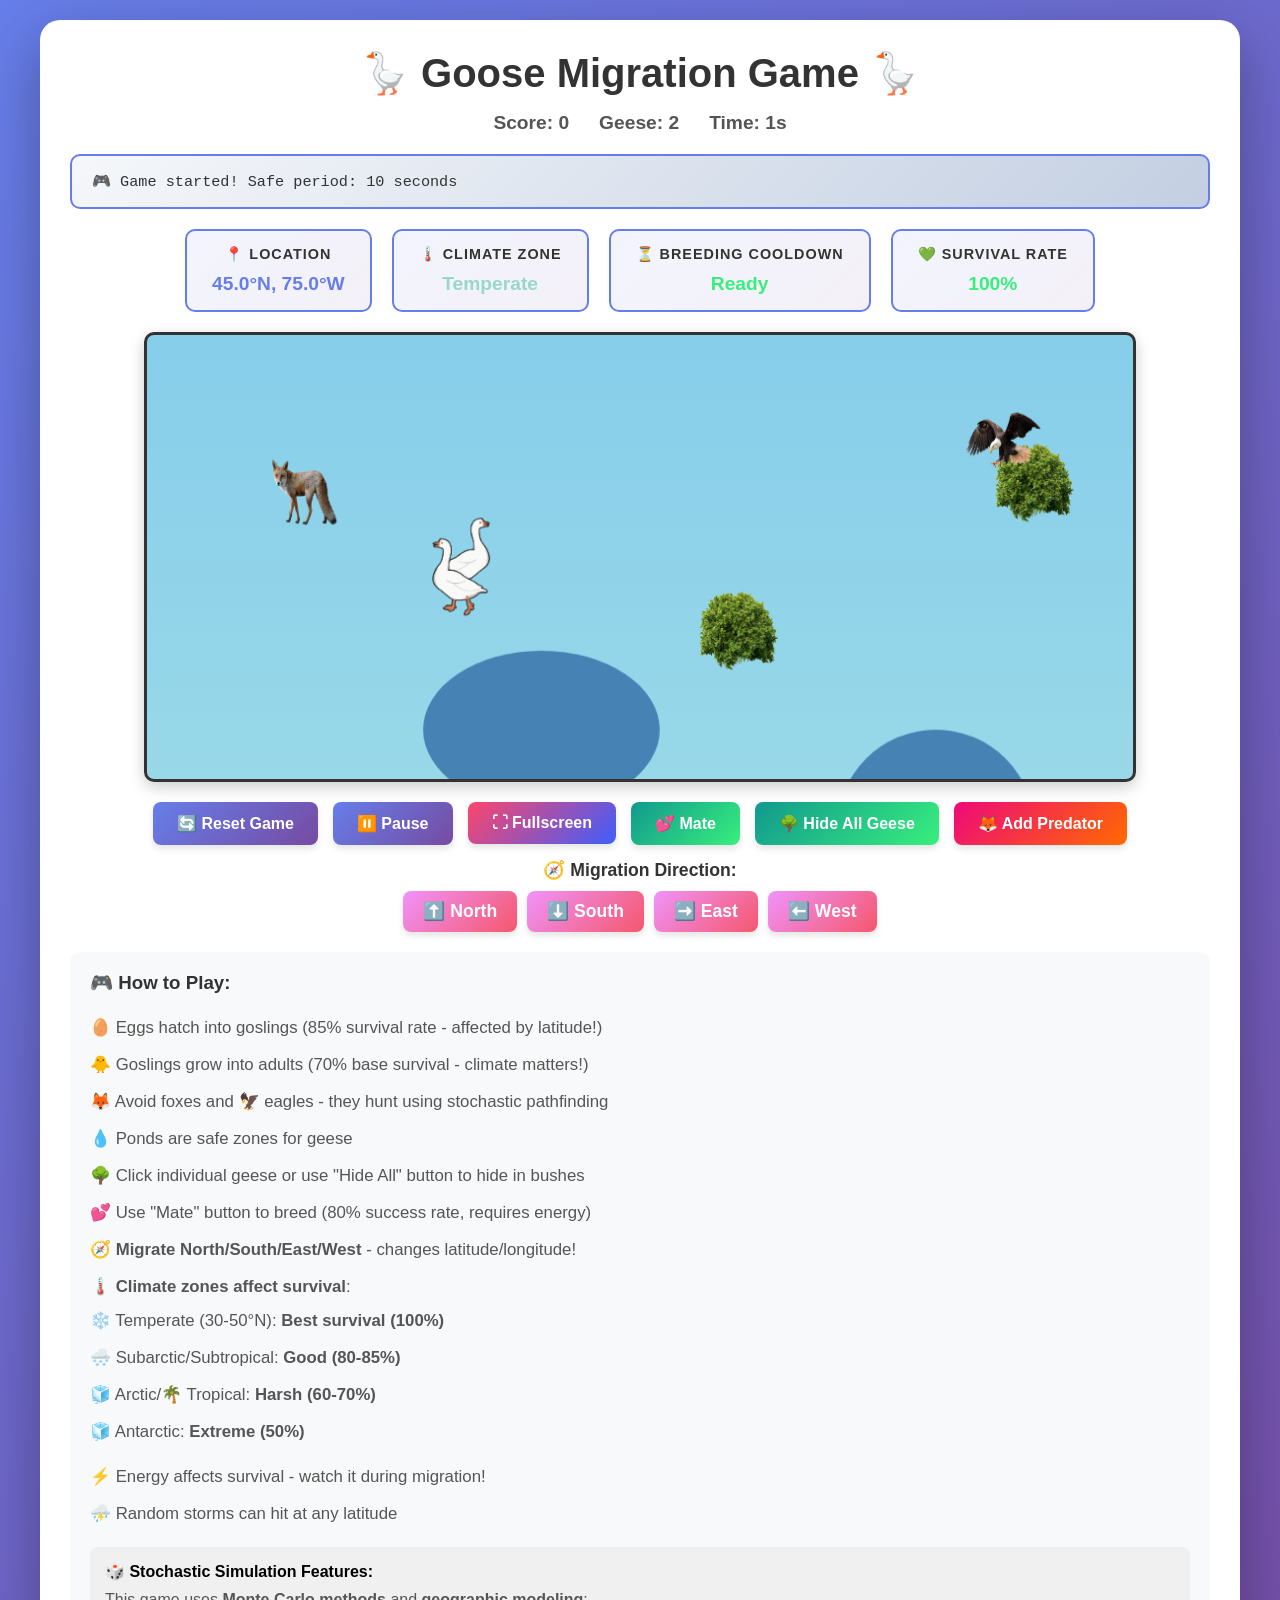
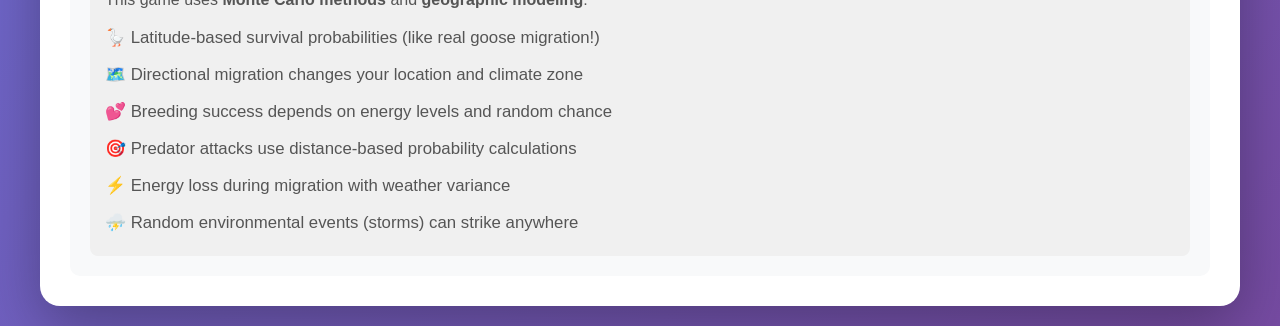
==== index.html @ 606ff022 "Convert to static HTML for GitHub Pages" ====
<!DOCTYPE html>
<html lang="en">
<head>
    <meta charset="UTF-8">
    <meta name="viewport" content="width=device-width, initial-scale=1.0">
    <title>🪿 Goose Migration Game</title>
    <link rel="stylesheet" href="static/css/style.css">
</head>
<body>
    <div class="container">
        <header>
            <h1>🪿 Goose Migration Game 🪿</h1>
            <div class="stats">
                <span id="score">Score: 0</span>
                <span id="geese-count">🪿 Geese: 2</span>
                <span id="time">⏱️ Time: 0s</span>
            </div>
        </header>

        <div class="event-log" id="eventLog">
            <div class="event-message">🎮 Game started! Safe period: 10 seconds</div>
        </div>

        <div class="info-panel">
            <div class="info-box">
                <h4>📍 Location</h4>
                <div id="locationDisplay">45°N, 75°W</div>
            </div>
            <div class="info-box">
                <h4>🌡️ Climate Zone</h4>
                <div id="climateZone">Temperate</div>
            </div>
            <div class="info-box">
                <h4>⏳ Breeding Cooldown</h4>
                <div id="breedingCooldown">Ready</div>
            </div>
            <div class="info-box">
                <h4>💚 Survival Rate</h4>
                <div id="survivalRate">100%</div>
            </div>
        </div>

        <div class="game-wrapper">
            <canvas id="gameCanvas"></canvas>
        </div>

        <div class="controls">
            <button id="resetBtn" class="btn">🔄 Reset Game</button>
            <button id="pauseBtn" class="btn">⏸️ Pause</button>
            <button id="fullscreenBtn" class="btn btn-special">⛶ Fullscreen</button>
            <button id="mateBtn" class="btn btn-action">💕 Mate</button>
            <button id="hideAllBtn" class="btn btn-action">🌳 Hide All Geese</button>
            <button id="addPredatorBtn" class="btn btn-danger">🦊 Add Predator</button>
        </div>
        
        <div class="migration-controls-wrapper">
            <label>🧭 Migration Direction:</label>
            <div class="migration-buttons">
                <button id="migrateNorth" class="btn btn-direction" data-direction="north">⬆️ North</button>
                <button id="migrateSouth" class="btn btn-direction" data-direction="south">⬇️ South</button>
                <button id="migrateEast" class="btn btn-direction" data-direction="east">➡️ East</button>
                <button id="migrateWest" class="btn btn-direction" data-direction="west">⬅️ West</button>
            </div>
        </div>

        <div class="instructions">
            <h3>🎮 How to Play:</h3>
            <ul>
                <li>🥚 Eggs hatch into goslings (85% survival rate - affected by latitude!)</li>
                <li>🐥 Goslings grow into adults (70% base survival - climate matters!)</li>
                <li>🦊 Avoid foxes and 🦅 eagles - they hunt using stochastic pathfinding</li>
                <li>💧 Ponds are safe zones for geese</li>
                <li>🌳 Click individual geese or use "Hide All" button to hide in bushes</li>
                <li>💕 Use "Mate" button to breed (80% success rate, requires energy)</li>
                <li>🧭 <strong>Migrate North/South/East/West</strong> - changes latitude/longitude!</li>
                <li>🌡️ <strong>Climate zones affect survival</strong>:
                    <ul style="margin-top: 5px; font-size: 0.95em;">
                        <li>❄️ Temperate (30-50°N): <strong>Best survival (100%)</strong></li>
                        <li>🌨️ Subarctic/Subtropical: <strong>Good (80-85%)</strong></li>
                        <li>🧊 Arctic/🌴 Tropical: <strong>Harsh (60-70%)</strong></li>
                        <li>🧊 Antarctic: <strong>Extreme (50%)</strong></li>
                    </ul>
                </li>
                <li>⚡ Energy affects survival - watch it during migration!</li>
                <li>⛈️ Random storms can hit at any latitude</li>
            </ul>
            
            <div style="margin-top: 15px; padding: 15px; background: #f0f0f0; border-radius: 8px;">
                <h4 style="margin-bottom: 10px;">🎲 Stochastic Simulation Features:</h4>
                <p style="margin: 5px 0; color: #555;">
                    This game uses <strong>Monte Carlo methods</strong> and <strong>geographic modeling</strong>:
                </p>
                <ul style="margin-top: 10px;">
                    <li>🪿 Latitude-based survival probabilities (like real goose migration!)</li>
                    <li>🗺️ Directional migration changes your location and climate zone</li>
                    <li>💕 Breeding success depends on energy levels and random chance</li>
                    <li>🎯 Predator attacks use distance-based probability calculations</li>
                    <li>⚡ Energy loss during migration with weather variance</li>
                    <li>⛈️ Random environmental events (storms) can strike anywhere</li>
                </ul>
            </div>
        </div>
    </div>

    <script src="static/js/game.js"></script>
</body>
</html>
---- static/css/style.css ----
* {
    margin: 0;
    padding: 0;
    box-sizing: border-box;
}

body {
    font-family: 'Segoe UI', Tahoma, Geneva, Verdana, sans-serif;
    background: linear-gradient(135deg, #667eea 0%, #764ba2 100%);
    min-height: 100vh;
    padding: 20px;
    overflow-y: auto;
}

.container {
    background: white;
    border-radius: 20px;
    box-shadow: 0 20px 60px rgba(0, 0, 0, 0.3);
    padding: 30px;
    max-width: 1200px;
    width: 100%;
    margin: 0 auto;
}

header {
    text-align: center;
    margin-bottom: 20px;
}

.event-log {
    background: linear-gradient(135deg, #f5f7fa 0%, #c3cfe2 100%);
    border: 2px solid #667eea;
    border-radius: 10px;
    padding: 12px 20px;
    margin: 15px 0;
    max-height: 80px;
    overflow-y: auto;
    font-family: 'Courier New', monospace;
}

.event-message {
    padding: 4px 0;
    font-size: 0.95em;
    color: #333;
    animation: slideIn 0.3s ease-out;
}

.event-message.important {
    font-weight: bold;
    color: #ee0979;
}

.event-message.positive {
    color: #11998e;
    font-weight: bold;
}

.event-message.warning {
    color: #ff6a00;
}

@keyframes slideIn {
    from {
        opacity: 0;
        transform: translateY(-10px);
    }
    to {
        opacity: 1;
        transform: translateY(0);
    }
}

h1 {
    color: #333;
    margin-bottom: 15px;
    font-size: 2.5em;
}

.stats {
    display: flex;
    justify-content: center;
    gap: 30px;
    font-size: 1.2em;
    font-weight: bold;
    color: #555;
}

.game-wrapper {
    display: flex;
    justify-content: center;
    margin: 20px 0;
}

#gameCanvas {
    border: 3px solid #333;
    border-radius: 10px;
    background: linear-gradient(to bottom, #87CEEB 0%, #98D8E8 100%);
    cursor: pointer;
    box-shadow: 0 5px 15px rgba(0, 0, 0, 0.2);
    max-width: 100%;
    max-height: 50vh;
    height: auto;
    display: block;
}

.controls {
    display: flex;
    justify-content: center;
    gap: 15px;
    margin: 15px 0;
    flex-wrap: wrap;
    align-items: center;
}

.migration-controls-wrapper {
    display: flex;
    flex-direction: column;
    align-items: center;
    gap: 10px;
    margin: 15px 0;
}

.migration-controls-wrapper label {
    font-weight: bold;
    font-size: 1.1em;
    color: #333;
}

.migration-buttons {
    display: flex;
    gap: 10px;
    flex-wrap: wrap;
    justify-content: center;
}

.migration-controls {
    display: flex;
    align-items: center;
    gap: 8px;
    padding: 10px;
    background: #f8f9fa;
    border-radius: 10px;
    border: 2px solid #667eea;
}

.btn {
    padding: 12px 24px;
    font-size: 1em;
    font-weight: bold;
    border: none;
    border-radius: 8px;
    cursor: pointer;
    transition: all 0.3s ease;
    background: linear-gradient(135deg, #667eea 0%, #764ba2 100%);
    color: white;
    box-shadow: 0 4px 6px rgba(0, 0, 0, 0.1);
}

.btn-action {
    background: linear-gradient(135deg, #11998e 0%, #38ef7d 100%);
}

.btn-special {
    background: linear-gradient(135deg, #fc466b 0%, #3f5efb 100%);
}

.btn-direction {
    background: linear-gradient(135deg, #f093fb 0%, #f5576c 100%);
    padding: 10px 20px;
    font-size: 1.1em;
}

.btn-direction:hover {
    background: linear-gradient(135deg, #f5576c 0%, #f093fb 100%);
}

.btn-direction.active {
    background: linear-gradient(135deg, #ff6b6b 0%, #ee5a6f 100%);
    box-shadow: 0 0 15px rgba(255, 107, 107, 0.5);
    transform: scale(1.05);
}

.btn-danger {
    background: linear-gradient(135deg, #ee0979 0%, #ff6a00 100%);
}

.btn:hover {
    transform: translateY(-2px);
    box-shadow: 0 6px 12px rgba(0, 0, 0, 0.2);
}

.btn:active {
    transform: translateY(0);
}

.btn:disabled {
    opacity: 0.5;
    cursor: not-allowed;
    transform: none;
}

.info-panel {
    display: flex;
    justify-content: center;
    gap: 20px;
    margin: 20px 0;
    flex-wrap: wrap;
}

.info-box {
    background: linear-gradient(135deg, #667eea15 0%, #764ba215 100%);
    border: 2px solid #667eea;
    border-radius: 10px;
    padding: 15px 25px;
    text-align: center;
    min-width: 180px;
}

.info-box h4 {
    margin: 0 0 10px 0;
    color: #333;
    font-size: 0.9em;
    text-transform: uppercase;
    letter-spacing: 1px;
}

.info-box div {
    font-size: 1.2em;
    font-weight: bold;
    color: #667eea;
}

.instructions {
    background: #f8f9fa;
    border-radius: 10px;
    padding: 20px;
    margin-top: 20px;
}

.instructions h3 {
    color: #333;
    margin-bottom: 15px;
}

.instructions ul {
    list-style: none;
    padding: 0;
}

.instructions li {
    padding: 8px 0;
    color: #555;
    font-size: 1.05em;
}

@media (max-width: 768px) {
    h1 {
        font-size: 1.8em;
    }
    
    .stats {
        flex-direction: column;
        gap: 10px;
        font-size: 1em;
    }
    
    #gameCanvas {
        width: 100% !important;
        height: auto !important;
        max-height: 40vh !important;
    }
    
    .info-panel {
        gap: 10px;
    }
    
    .info-box {
        min-width: 140px;
        padding: 10px 15px;
    }
    
    .controls {
        gap: 8px;
    }
    
    .btn {
        padding: 10px 16px;
        font-size: 0.9em;
    }
}

@media (max-height: 800px) {
    #gameCanvas {
        max-height: 35vh !important;
    }
    
    .container.fullscreen #gameCanvas {
        max-height: 35vh !important;
    }
    
    .event-log {
        max-height: 60px;
    }
}

/* Fullscreen mode */
.container.fullscreen {
    position: fixed;
    top: 0;
    left: 0;
    width: 100vw;
    height: 100vh;
    max-width: 100vw;
    border-radius: 0;
    padding: 10px;
    z-index: 9999;
    overflow-y: auto;
}

.container.fullscreen #gameCanvas {
    max-height: 40vh;
}

.container.fullscreen .instructions {
    display: none; /* Hide instructions in fullscreen for more space */
}

.container.fullscreen .info-panel {
    flex-wrap: wrap;
    gap: 10px;
}

.container.fullscreen .info-box {
    min-width: 120px;
    padding: 10px 15px;
}
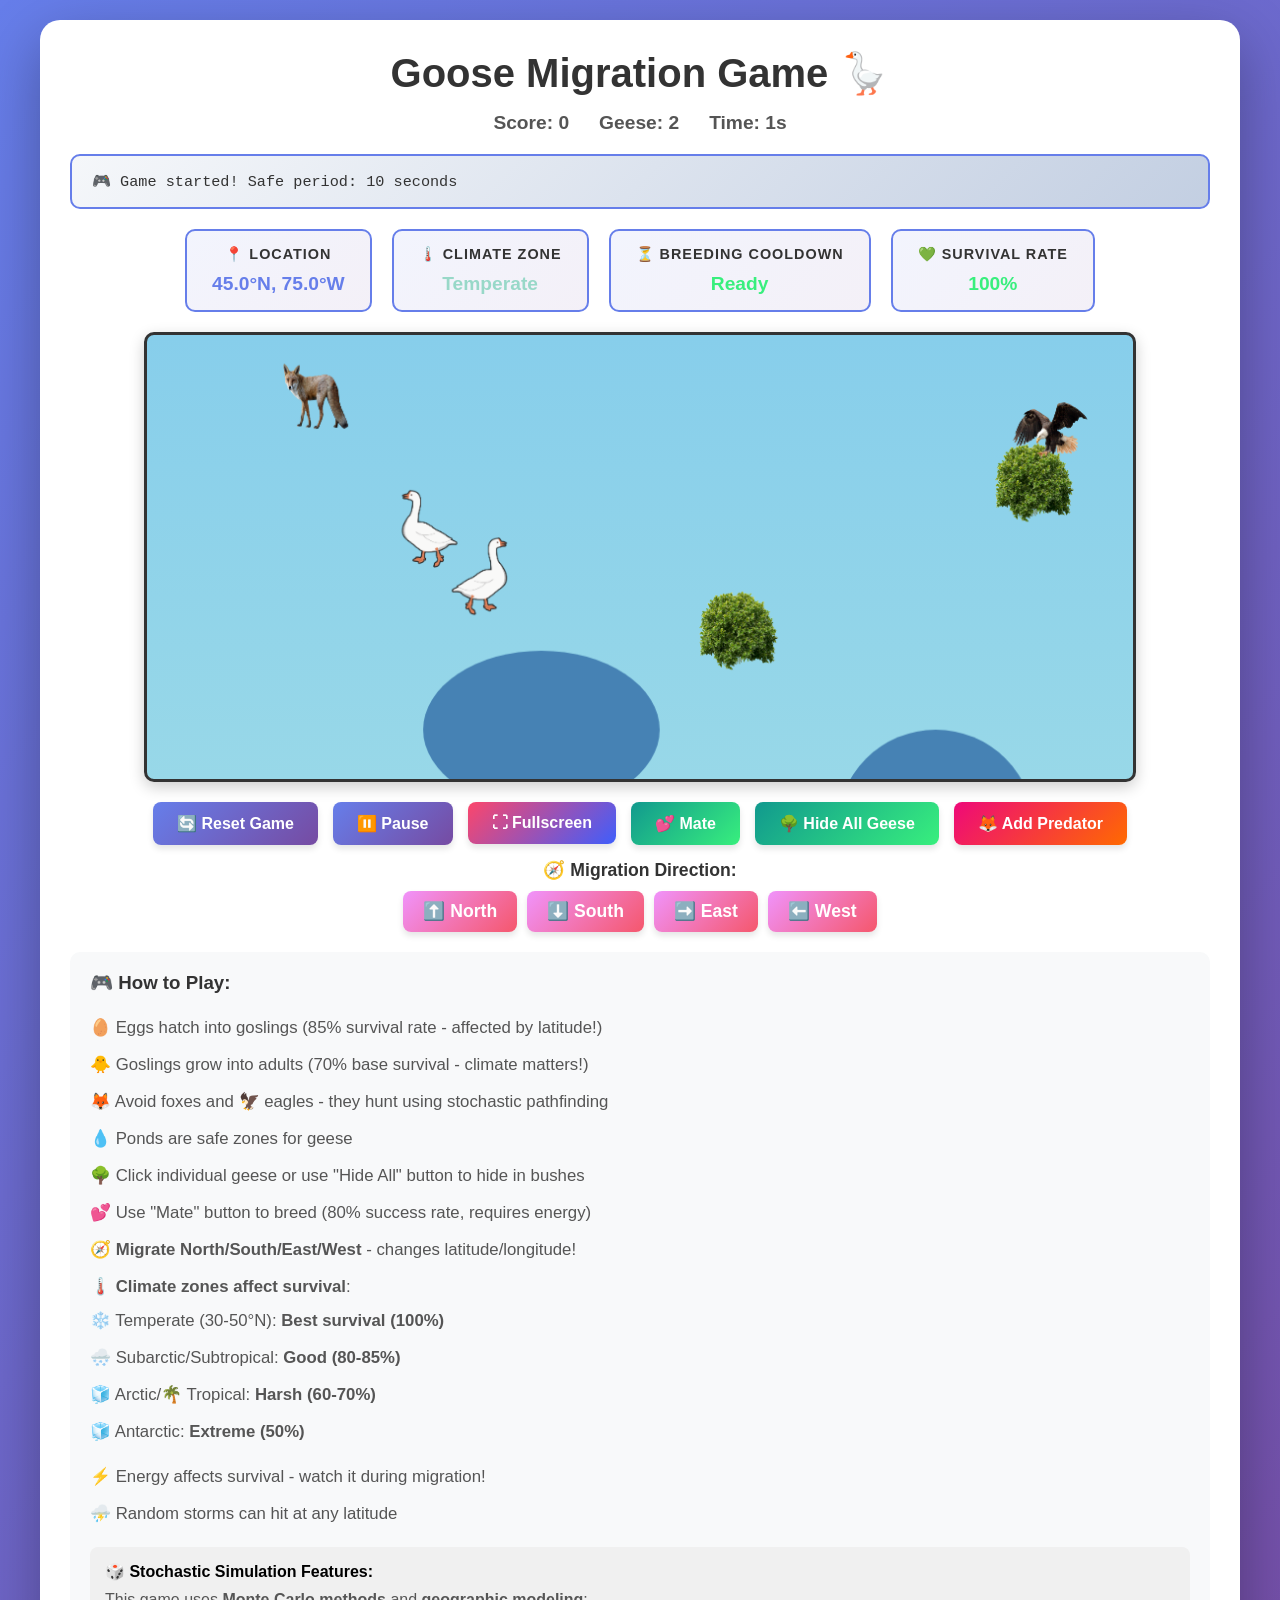
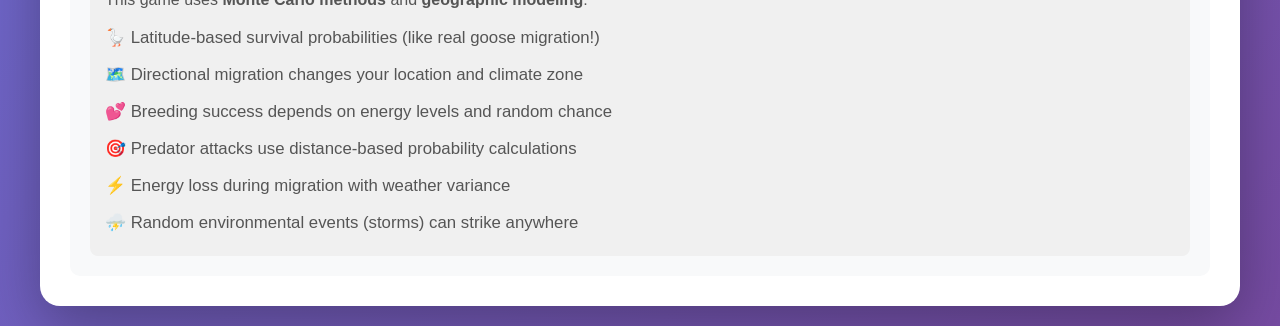
==== commit 561c090d: "Fix GitHub Pages deployment" ====
--- a/index.html
+++ b/index.html
@@ -9,7 +9,7 @@
 <body>
     <div class="container">
         <header>
-            <h1>🪿 Goose Migration Game 🪿</h1>
+            <h1> Goose Migration Game 🪿</h1>
             <div class="stats">
                 <span id="score">Score: 0</span>
                 <span id="geese-count">🪿 Geese: 2</span>
